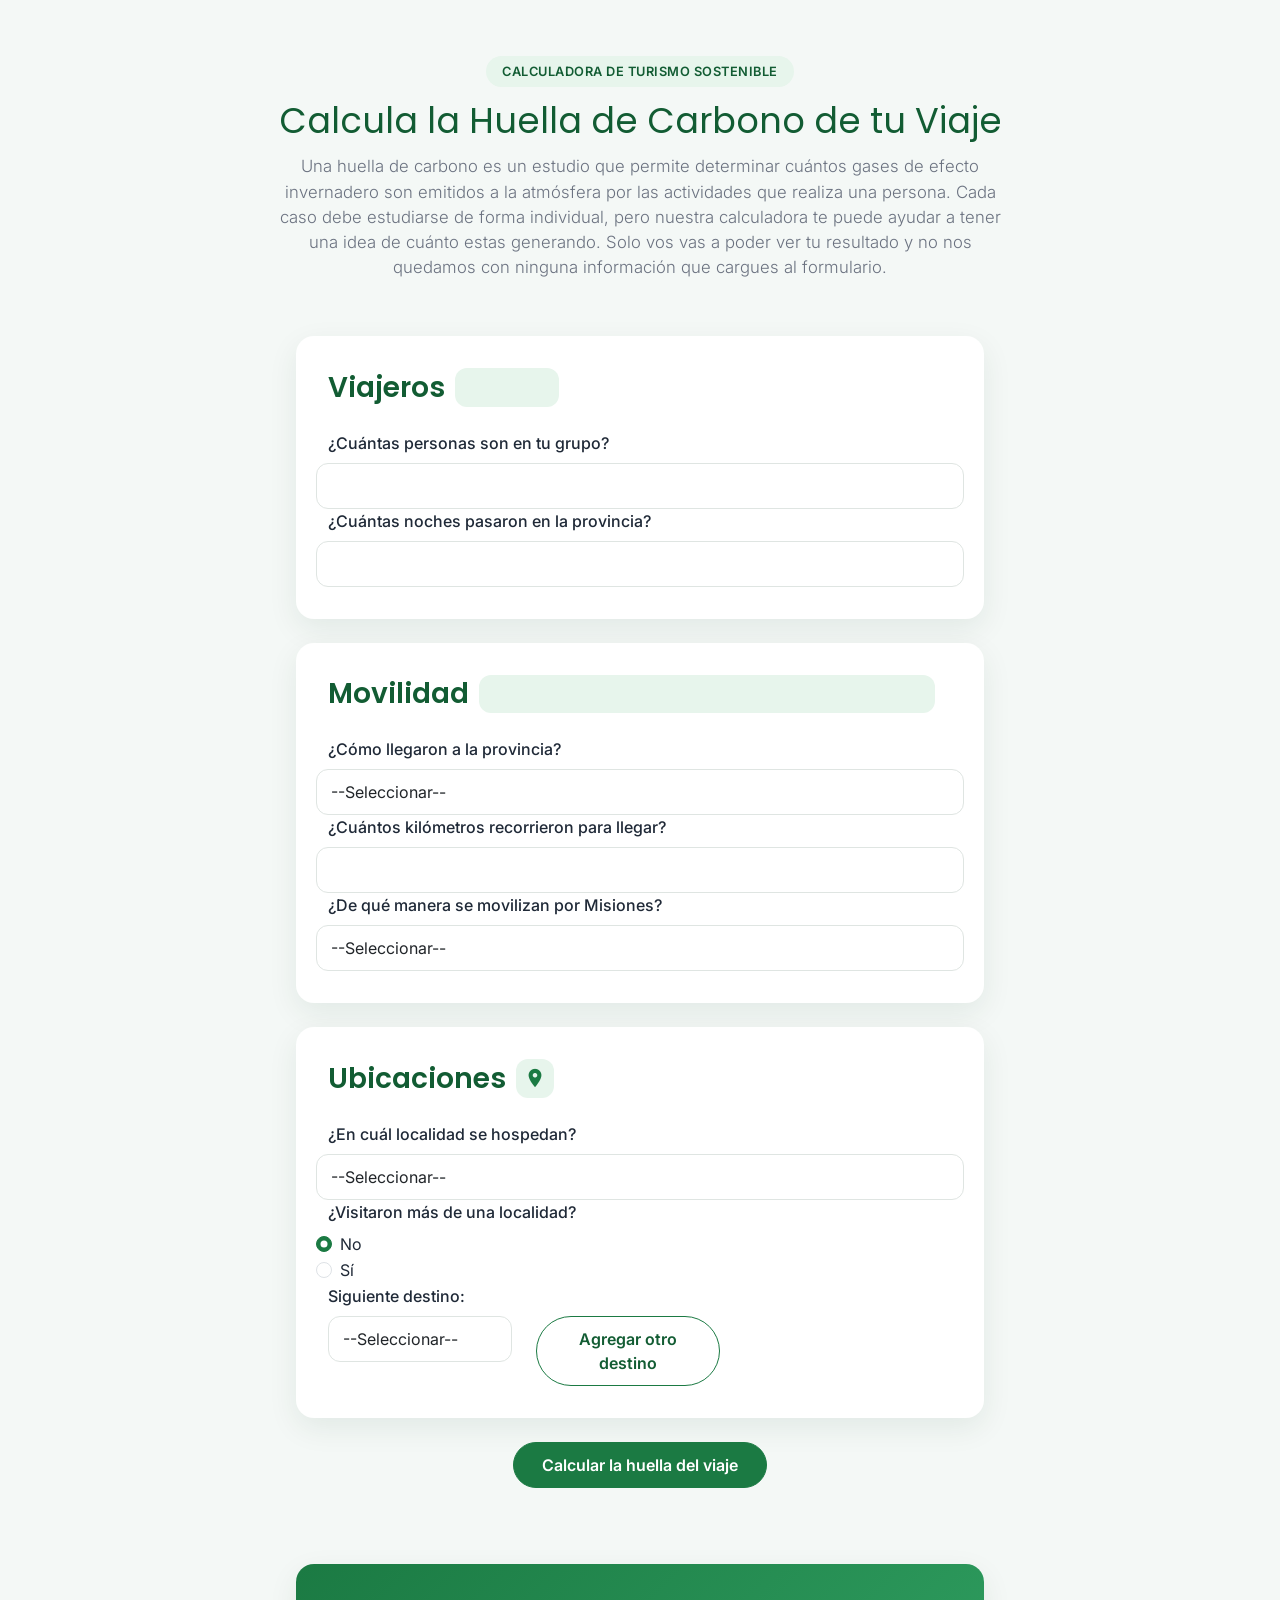
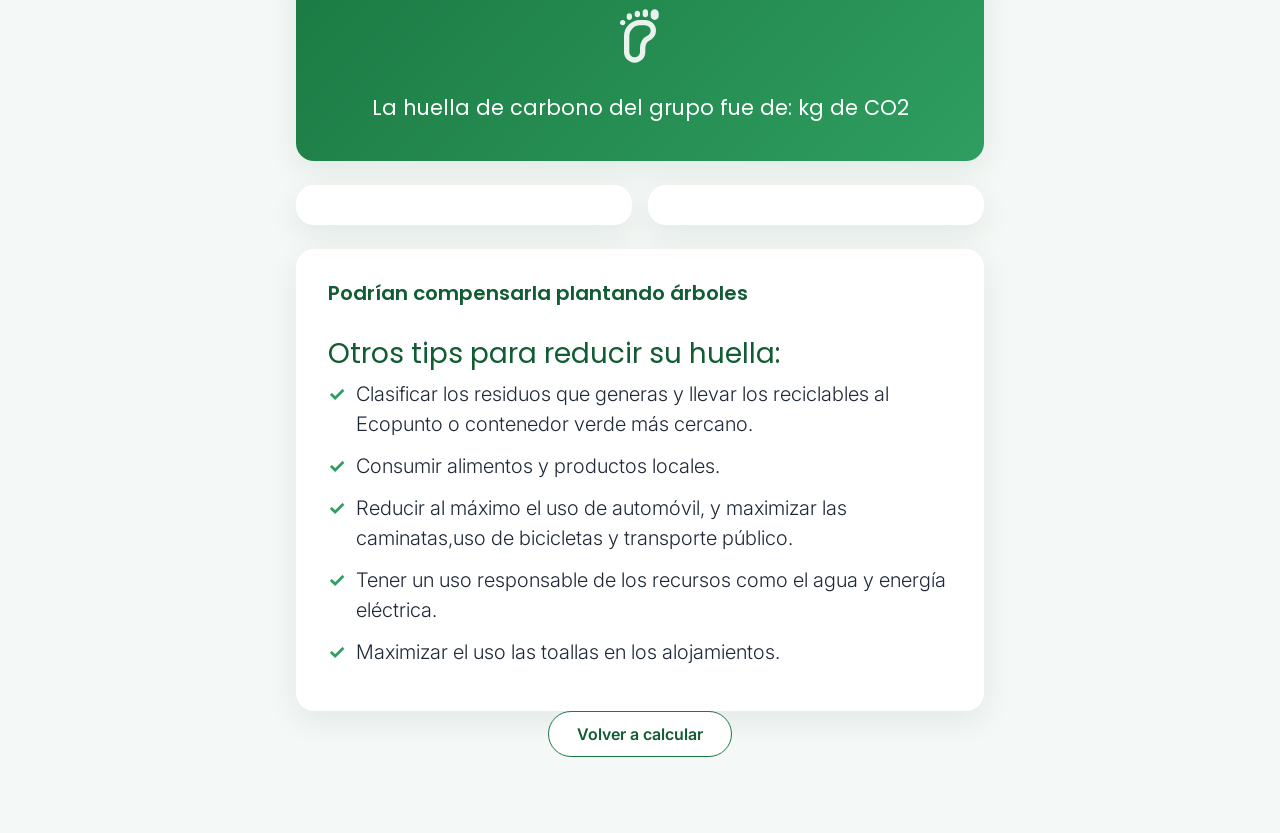
==== index.html @ 4684bd1a "Rename turismo.html to index.html" ====
<!DOCTYPE html>
<html lang="es">
<head>
    <meta charset="UTF-8">
    <meta http-equiv="X-UA-Compatible" content="IE=edge">
    <meta name="viewport" content="width=device-width, initial-scale=1.0">
    <title>Calculadora Turismo</title>
    <link href="https://cdn.jsdelivr.net/npm/bootstrap@5.3.2/dist/css/bootstrap.min.css" rel="stylesheet" integrity="sha384-T3c6CoIi6uLrA9TneNEoa7RxnatzjcDSCmG1MXxSR1GAsXEV/Dwwykc2MPK8M2HN" crossorigin="anonymous">
    <link rel="stylesheet" href="style.css">
    <link rel="icon" type="image/x-icon" href="media/CO21-logo.png">
    <link rel="stylesheet" href="https://fonts.googleapis.com/icon?family=Material+Icons">
    <link rel="stylesheet" href="https://fonts.googleapis.com/css2?family=Material+Symbols+Outlined:opsz,wght,FILL,GRAD@24,400,0,0" />
    <link rel="preconnect" href="https://fonts.googleapis.com">
    <link rel="preconnect" href="https://fonts.gstatic.com" crossorigin>
    <link href="https://fonts.googleapis.com/css2?family=Poppins:wght@600;700&family=Inter:wght@400;500;600&display=swap" rel="stylesheet">
    <link rel="stylesheet" href="turismo-styles.css">
</head>
<body>
    <header>
        <span class="eyebrow">Calculadora de Turismo Sostenible</span>
        <h2 class="fw-normal lh-1">Calcula la Huella de Carbono de tu Viaje</h2>
        <p class="lead">Una huella de carbono es un estudio que permite determinar cuántos gases de efecto invernadero son emitidos a la atmósfera por las actividades que realiza una persona.
            Cada caso debe estudiarse de forma individual, pero nuestra calculadora te puede ayudar a tener una idea de cuánto estas generando.
            Solo vos vas a poder ver tu resultado y no nos quedamos con ninguna información que cargues al formulario.
         </p>
    </header>
    <div class="container" id="calculadora-turismo">
        <div class="calc-section">
            <h3 class="section-title">Viajeros <i class="material-icons">hail</i></h3>
            <div class="form-group row">
                <label for="cantidadGente" class="form-label">¿Cuántas personas son en tu grupo?</label>
                <input type="number" class="form-control" id="cantidadGente" min="1">
            </div>
            <div class="form-group row">
                <label for="cantidadGente" class="form-label">¿Cuántas noches pasaron en la provincia?</label>
                <input type="number" class="form-control" id="cantidadNoches" min="1">
            </div>
        </div>

        <div class="calc-section">
            <h3 class="section-title">Movilidad <i class="material-icons">emoji_transportation</i></h3>
            <div class="form-group row">
                <label for="arrival" class="form-label">¿Cómo llegaron a la provincia?</label>
                <select name="arrival" id="arrival" class="form-control">
                    <option disabled selected value="sin-elegir">--Seleccionar--</option>
                    <option value="moto">En moto</option>
                    <option value="auto">En auto</option>
                    <option value="bus">En bus</option>
                    <option value="avion">En avión</option>
                    <option value="no">No corresponde</option>
                </select>
            </div>

            <div class="form-group row">
                <label for="distance" class="form-label" >¿Cuántos kilómetros recorrieron para llegar?</label>
                <input type="number" id="distance" class="form-control" min="1">
            </div>

            <div class="form-group row">
                <label for="transportation" class="form-label">¿De qué manera se movilizan por Misiones?</label>
                <select name="transportation" id="transportation" class="form-control">
                    <option disabled selected value="sin-elegir">--Seleccionar--</option>
                    <option value="moto">En moto</option>
                    <option value="auto">En auto</option>
                    <option value="bus">En bus</option>
                    <option value="pie">A pie</option>

                </select>
            </div>
        </div>

        <div class="calc-section">
            <h3 class="section-title">Ubicaciones <i class="material-icons">location_on</i></h3>
            <div class="form-group row">
              <label for="origen" class="form-label">¿En cuál localidad se hospedan?</label>
              <select name="origen" id="origen" class="form-control">
                <option disabled selected value="sin-elegir">--Seleccionar--</option>
                <option value='a_del_valle'>A. del Valle</option>
                <option value='alba_pose'>Alba Pose</option>
                <option value='andresito'>Andresito</option>
                <option value='aposteles'>Apóstoles</option>
                <option value='b_de_irigoyen'>B. de Irigoyen</option>
                <option value='candelaria'>Candelaria</option>
                <option value='capiovi'>Capioví</option>
                <option value='el_soberbio'>El Soberbio</option>
                <option value='eldorado'>Eldorado</option>
                <option value='jardin_america'>Jardín América</option>
                <option value='ln_alem'>L.N Alem</option>
                <option value='montecarlo'>Montecarlo</option>
                <option value='obera'>Oberá</option>
                <option value='posadas'>Posadas</option>
                <option value='puerto_iguazu'>Puerto Iguazú</option>
                <option value='puerto_rico'>Puerto Rico</option>
                <option value='san_ignacio'>San Ignacio</option>
                <option value='san_javier'>San Javier</option>
                <option value='san_jose'>San José</option>
                <option value='san_pedro'>San Pedro</option>
                <option value='san_vicente'>San Vicente</option>
                <option value='santa_ana'>Santa Ana</option>
                <option value='wanda'>Wanda</option>
              </select>
            </div>

            <div class="form-group row">
              <p class="form-label">¿Visitaron más de una localidad?</p>

                <div class="form-check">
                  <label for="placesNo" class="form-check-label" >No</label>
                  <input type="radio" id="placesNo" class="form-check-input" name="places" checked>
                </div>

                <div class="form-check">
                  <label for="placesYes" class="form-check-label" >Sí</label>
                  <input type="radio" id="placesYes" class="form-check-input" name="places">
                </div>
            </div>

            <div class="row" id="placesList">
            <div class="form-group row">
              <label for="destino1" class="form-label">Siguiente destino:</label>
              <div class="col-sm-4" id="destinos-list">
                <select name="destino" id="listaLocalidades" class="form-control">
                  <option disabled selected value="sin-elegir">--Seleccionar--</option>
                  <option value='a_del_valle'>A. del Valle</option>
                  <option value='alba_pose'>Alba Pose</option>
                  <option value='andresito'>Andresito</option>
                  <option value='aposteles'>Apóstoles</option>
                  <option value='b_de_irigoyen'>B. de Irigoyen</option>
                  <option value='candelaria'>Candelaria</option>
                  <option value='capiovi'>Capioví</option>
                  <option value='el_soberbio'>El Soberbio</option>
                  <option value='eldorado'>Eldorado</option>
                  <option value='jardin_america'>Jardín América</option>
                  <option value='ln_alem'>L.N Alem</option>
                  <option value='montecarlo'>Montecarlo</option>
                  <option value='obera'>Oberá</option>
                  <option value='posadas'>Posadas</option>
                  <option value='puerto_iguazu'>Puerto Iguazú</option>
                  <option value='puerto_rico'>Puerto Rico</option>
                  <option value='san_ignacio'>San Ignacio</option>
                  <option value='san_javier'>San Javier</option>
                  <option value='san_jose'>San José</option>
                  <option value='san_pedro'>San Pedro</option>
                  <option value='san_vicente'>San Vicente</option>
                  <option value='santa_ana'>Santa Ana</option>
                  <option value='wanda'>Wanda</option>
                </select>
              </div>
              <div class="col-sm-4">
                <button class="btn btn-secondary" id="addVisit">Agregar otro destino</button>
              </div>
          </div>
            </div>
        </div>

        <div class="row text-center">
            <p><button type="button" class="btn btn-primary" id="btn-calcular">Calcular la huella del viaje</button></p>
        </div>
    </div>
    <div class="container" id="resultadosHuella">

      <div class="huella-card">
        <svg xmlns="http://www.w3.org/2000/svg" height="100" viewBox="0 -960 960 960" width="100"><path d="M220-640q-17 0-28.5-11.5T180-680q0-17 11.5-28.5T220-720q17 0 28.5 11.5T260-680q0 17-11.5 28.5T220-640ZM400-80q-66 0-113-47t-47-113v-240q0-100 70-170t170-70h73q69 0 118 46.5T720-559q0 46-24.5 84.5T629-416q-32 15-50.5 44.5T560-307v67q0 67-46.5 113.5T400-80Zm-80-640q-17 0-28.5-11.5T280-760v-20q0-17 11.5-28.5T320-820q17 0 28.5 11.5T360-780v20q0 17-11.5 28.5T320-720Zm80 560q33 0 56.5-23.5T480-240v-67q0-58 30.5-107t83.5-74q21-10 33.5-29.5T640-560q0-35-26-57.5T553-640h-73q-66 0-113 47t-47 113v240q0 33 23.5 56.5T400-160Zm40-600q-17 0-28.5-11.5T400-800v-20q0-17 11.5-28.5T440-860q17 0 28.5 11.5T480-820v20q0 17-11.5 28.5T440-760Zm120 0q-17 0-28.5-11.5T520-800v-40q0-17 11.5-28.5T560-880q17 0 28.5 11.5T600-840v40q0 17-11.5 28.5T560-760Zm140 40q-25 0-42.5-17.5T640-780v-40q0-25 17.5-42.5T700-880q25 0 42.5 17.5T760-820v40q0 25-17.5 42.5T700-720Z"/></svg>
        <h2 class="fw-normal lh-1">La huella de carbono del grupo fue de: <span id="huellaValor"></span> kg de CO2</h2>
      </div>

      <div class="stats-row">
          <div id="emisionesViaje"></div>
          <div id="emisionesLocales"></div>
      </div>
      <div class="tips-card">
        <h3 class="lead">Podrían compensarla plantando <span id="arboles"></span> árboles</h3>
        <br>
        <h3 class="fw-normal lh-3">Otros tips para reducir su huella:</h3>
        <ul class="lead">
          <li>Clasificar los residuos que generas y llevar los reciclables al Ecopunto o contenedor verde más cercano.</li>
          <li>Consumir alimentos y productos locales.</li>
          <li>Reducir al máximo el uso de automóvil, y maximizar las caminatas,uso de bicicletas y transporte público.</li>
          <li>Tener un uso responsable de los recursos como el agua y energía eléctrica.</li>
          <li>Maximizar el uso las toallas en los alojamientos.</li>
      </ul>
      </div>
      <div class="row">
          <p><button type="button" class="btn btn-secondary" id="btn-recalcular">Volver a calcular</button></p>
      </div>
    </div>
    <script src="turismo-script.js"></script>
    <script src="distancias.js"></script>
    <script src="https://cdn.jsdelivr.net/npm/bootstrap@5.3.2/dist/js/bootstrap.bundle.min.js" integrity="sha384-C6RzsynM9kWDrMNeT87bh95OGNyZPhcTNXj1NW7RuBCsyN/o0jlpcV8Qyq46cDfL" crossorigin="anonymous"></script>
    <script>
        // Evita que el navegador restaure el scroll anterior al recargar la página
        if ('scrollRestoration' in history) {
            history.scrollRestoration = 'manual';
        }
        window.scrollTo({ top: 0, behavior: 'instant' });

        document.getElementById('btn-recalcular').addEventListener('click', function () {
            location.reload();
        });

        // Se registra en DOMContentLoaded para que se ejecute después de que
        // turismo-script.js haya calculado y mostrado los resultados.
        // Se usa scroll instantáneo: al ocultar el formulario cambia el alto de
        // la página, y eso corta la animación de "scroll-behavior: smooth".
        document.addEventListener('DOMContentLoaded', function () {
            document.getElementById('btn-calcular').addEventListener('click', function () {
                if (document.getElementById('resultadosHuella').style.display === 'block') {
                    window.scrollTo({ top: 0, behavior: 'instant' });
                }
            });
        });
    </script>
</body>
</html>
---- turismo-styles.css ----
:root{
    --cf-primary: #1b7a43;
    --cf-primary-dark: #125c33;
    --cf-primary-light: #e7f5ec;
    --cf-accent: #2f9e60;
    --cf-text: #1f2937;
    --cf-muted: #6b7280;
    --cf-surface: #ffffff;
    --cf-bg: #f4f8f6;
    --cf-radius: 18px;
    --cf-shadow: 0 10px 30px rgba(15, 60, 35, .08);
}

body{
    background: var(--cf-bg);
    color: var(--cf-text);
    font-family: 'Inter', 'Segoe UI', sans-serif;
}

h2, h3{
    font-family: 'Poppins', 'Segoe UI', sans-serif;
}

/* Sin barra de navegación en esta página */
header{
    padding: 56px 24px 40px;
    box-sizing: border-box;
    max-width: 780px;
    margin: 0 auto;
    text-align: center;
}
header .eyebrow{
    display: inline-block;
    padding: 6px 16px;
    border-radius: 999px;
    background: var(--cf-primary-light);
    color: var(--cf-primary-dark);
    font-size: .8rem;
    font-weight: 600;
    letter-spacing: .04em;
    text-transform: uppercase;
    margin-bottom: 16px;
}
header h2{
    font-weight: 700;
    font-size: 2.2rem;
    color: var(--cf-primary-dark);
    margin-bottom: 16px;
}
header p.lead{
    color: var(--cf-muted);
    text-align: center;
    font-size: 1.05rem;
}

#calculadora-turismo, #resultadosHuella{
    max-width: 720px;
    margin: 0 auto 60px;
    padding-left: 16px;
    padding-right: 16px;
}

.calc-section{
    background: var(--cf-surface);
    border-radius: var(--cf-radius);
    box-shadow: var(--cf-shadow);
    padding: 32px;
    margin-bottom: 24px;
}

.section-title{
    display: flex;
    align-items: center;
    gap: 10px;
    font-weight: 600;
    color: var(--cf-primary-dark);
    margin-bottom: 24px;
}
.section-title .material-icons{
    background: var(--cf-primary-light);
    color: var(--cf-primary);
    border-radius: 12px;
    padding: 8px;
    font-size: 1.4rem;
}

.form-label{
    font-weight: 500;
    color: var(--cf-text);
}

.form-control{
    border-radius: 12px;
    border: 1px solid #dfe5e2;
    padding: 10px 14px;
}
.form-control:focus{
    border-color: var(--cf-accent);
    box-shadow: 0 0 0 .2rem rgba(47,158,96,.15);
}

.form-check-input:checked{
    background-color: var(--cf-primary);
    border-color: var(--cf-primary);
}

.btn{
    border-radius: 999px;
    font-weight: 600;
    padding: 10px 28px;
    transition: transform .15s ease, box-shadow .15s ease;
}
.btn:hover{ transform: translateY(-1px); }

.btn-primary{
    background: var(--cf-primary);
    border-color: var(--cf-primary);
}
.btn-primary:hover{
    background: var(--cf-primary-dark);
    border-color: var(--cf-primary-dark);
    box-shadow: 0 8px 20px rgba(27,122,67,.25);
}

.btn-secondary{
    background: var(--cf-surface);
    border: 1.5px solid var(--cf-primary);
    color: var(--cf-primary-dark);
}
.btn-secondary:hover{
    background: var(--cf-primary-light);
    color: var(--cf-primary-dark);
}

/* Resultados */
#resultadosHuella{
    text-align: center;
}
.huella-card{
    background: linear-gradient(135deg, var(--cf-primary) 0%, var(--cf-accent) 100%);
    color: #fff;
    border-radius: var(--cf-radius);
    padding: 40px 24px;
    box-shadow: var(--cf-shadow);
    margin-bottom: 24px;
}
.huella-card svg{
    fill: #fff;
    opacity: .9;
    height: 64px;
    width: 64px;
}
.huella-card h2{
    color: #fff;
    font-size: 1.3rem;
    font-weight: 500;
    margin: 12px 0 0;
}
.huella-card #huellaValor{
    font-size: 2.6rem;
    font-family: 'Poppins', sans-serif;
}

.stats-row{
    display: flex;
    gap: 16px;
    margin-bottom: 24px;
}
.stats-row > div{
    flex: 1;
    background: var(--cf-surface);
    border-radius: var(--cf-radius);
    box-shadow: var(--cf-shadow);
    padding: 20px;
}
.stats-row p{ margin: 0; color: var(--cf-muted); }
.stats-row b{ color: var(--cf-primary-dark); font-size: 1.4rem; }

.tips-card{
    background: var(--cf-surface);
    border-radius: var(--cf-radius);
    box-shadow: var(--cf-shadow);
    padding: 32px;
    text-align: left;
}
.tips-card h3{
    color: var(--cf-primary-dark);
    font-weight: 600;
}
.tips-card ul{
    list-style: none;
    padding-left: 0;
    margin-bottom: 0;
}
.tips-card li{
    position: relative;
    padding-left: 28px;
    margin-bottom: 12px;
    color: var(--cf-text);
}
.tips-card li::before{
    content: "✓";
    position: absolute;
    left: 0;
    color: var(--cf-accent);
    font-weight: 700;
}

@media (max-width: 576px){
    .stats-row{ flex-direction: column; }
    header h2{ font-size: 1.7rem; }
    .calc-section, .tips-card{ padding: 24px; }
}
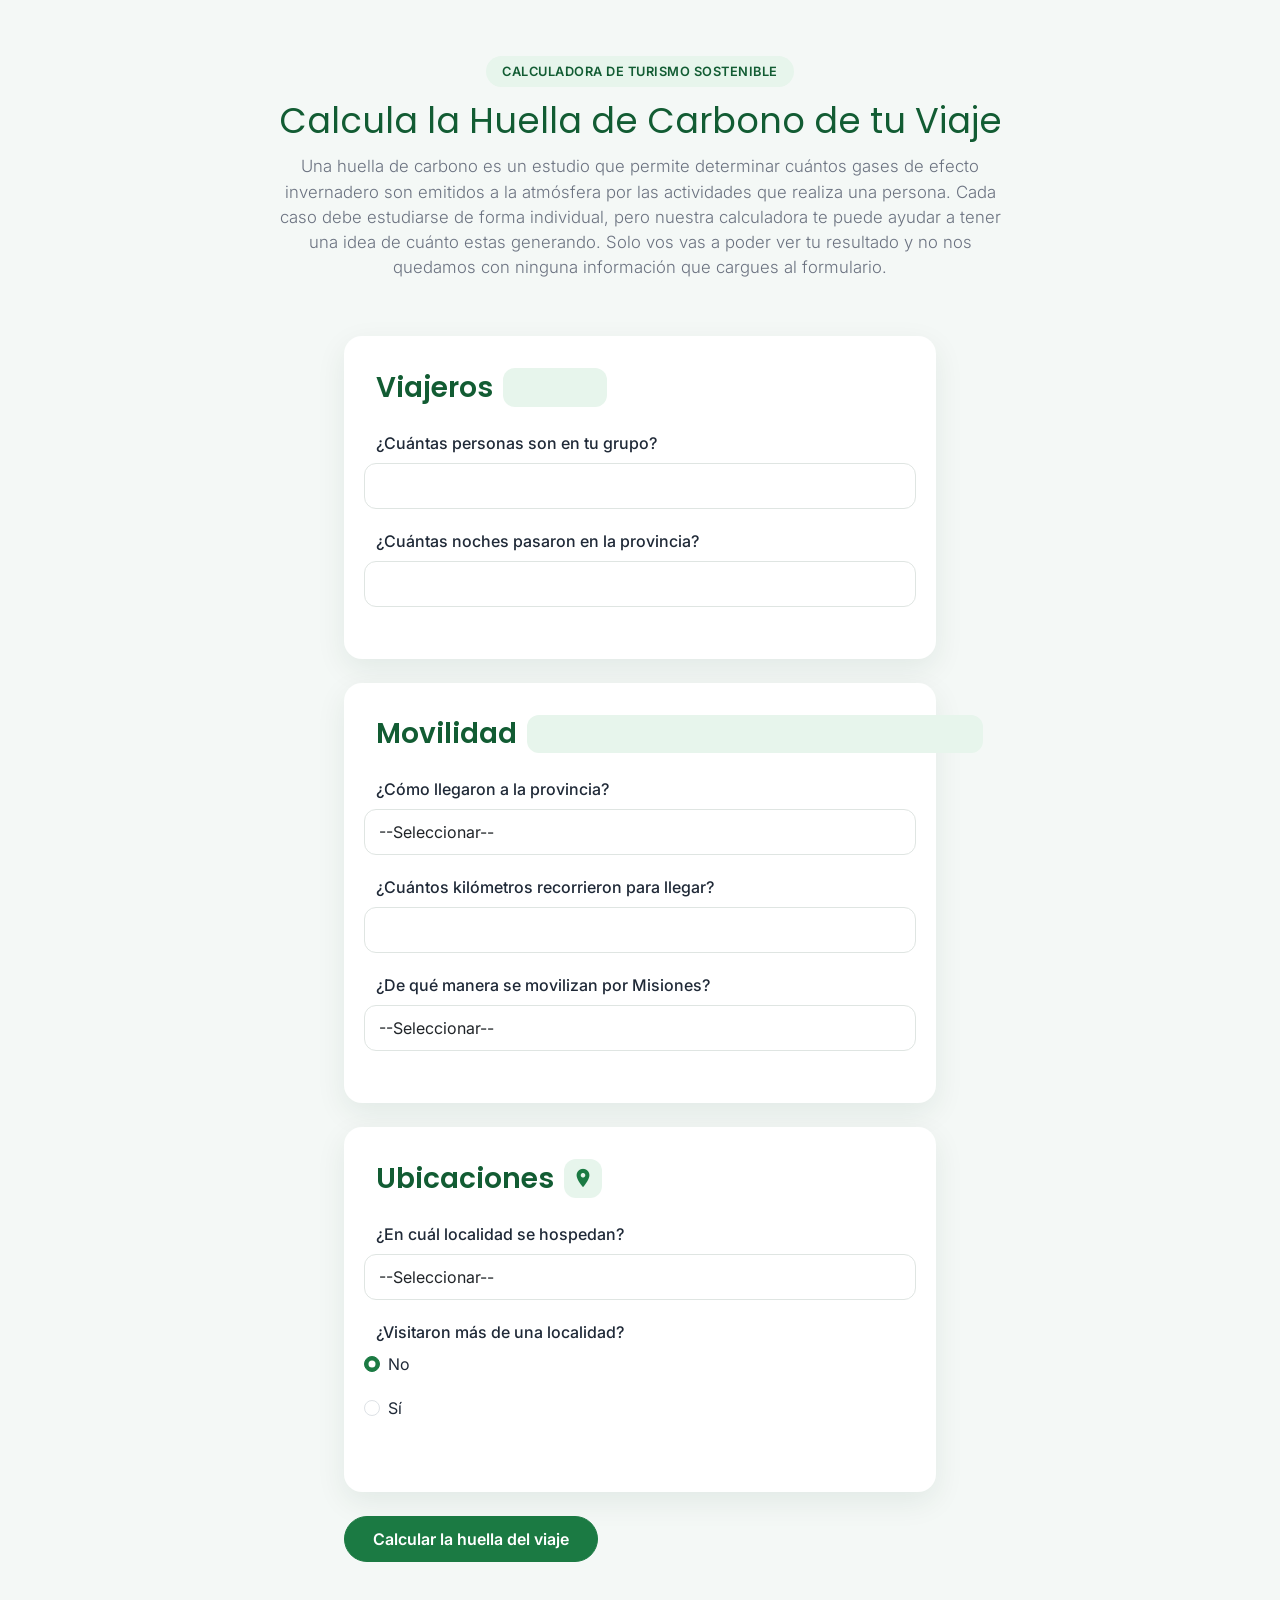
==== commit 949aab24: "Update index.html modificar boton de agregar destino" ====
--- a/index.html
+++ b/index.html
@@ -146,7 +146,7 @@
                   <option value='wanda'>Wanda</option>
                 </select>
               </div>
-              <div class="col-sm-4">
+              <div class="col-sm-6">
                 <button class="btn btn-secondary" id="addVisit">Agregar otro destino</button>
               </div>
           </div>
--- a/style.css
+++ b/style.css
@@ -0,0 +1,51 @@
+@media screen and (max-width: 767px){
+    #gei-logo, #panel-icon{display:none;}
+}
+
+html {
+    scroll-behavior: smooth;
+}
+header{
+    padding: 70px 40px 0px 40px;
+    box-sizing: border-box;
+}
+#home {
+    height: 50vh;
+    background-size: cover;
+}
+.divider{
+    width: 80%;
+    margin: 50px auto;
+    background-color: var(--bs-gray-500);
+    height: 1px;
+}
+
+#cf-info{
+    margin-top:50px;
+}
+
+section .row .col-sm-6{
+    text-align: center;
+}
+
+#panel-icon{
+    fill:var(--bs-gray-400);
+    width:300px;
+    height:300px;
+}
+div#calculadora-turismo {
+    padding-left: 5vw;
+    padding-right: 5vw;
+    box-sizing: border-box;
+}
+p{text-align: justify;}
+
+.form-group, .form-check{
+    margin-bottom: 20px;
+}
+
+#placesList{display:none;}
+
+#listaLocalidades{margin-bottom: 10px;}
+
+#resultadosHuella{display:none}
